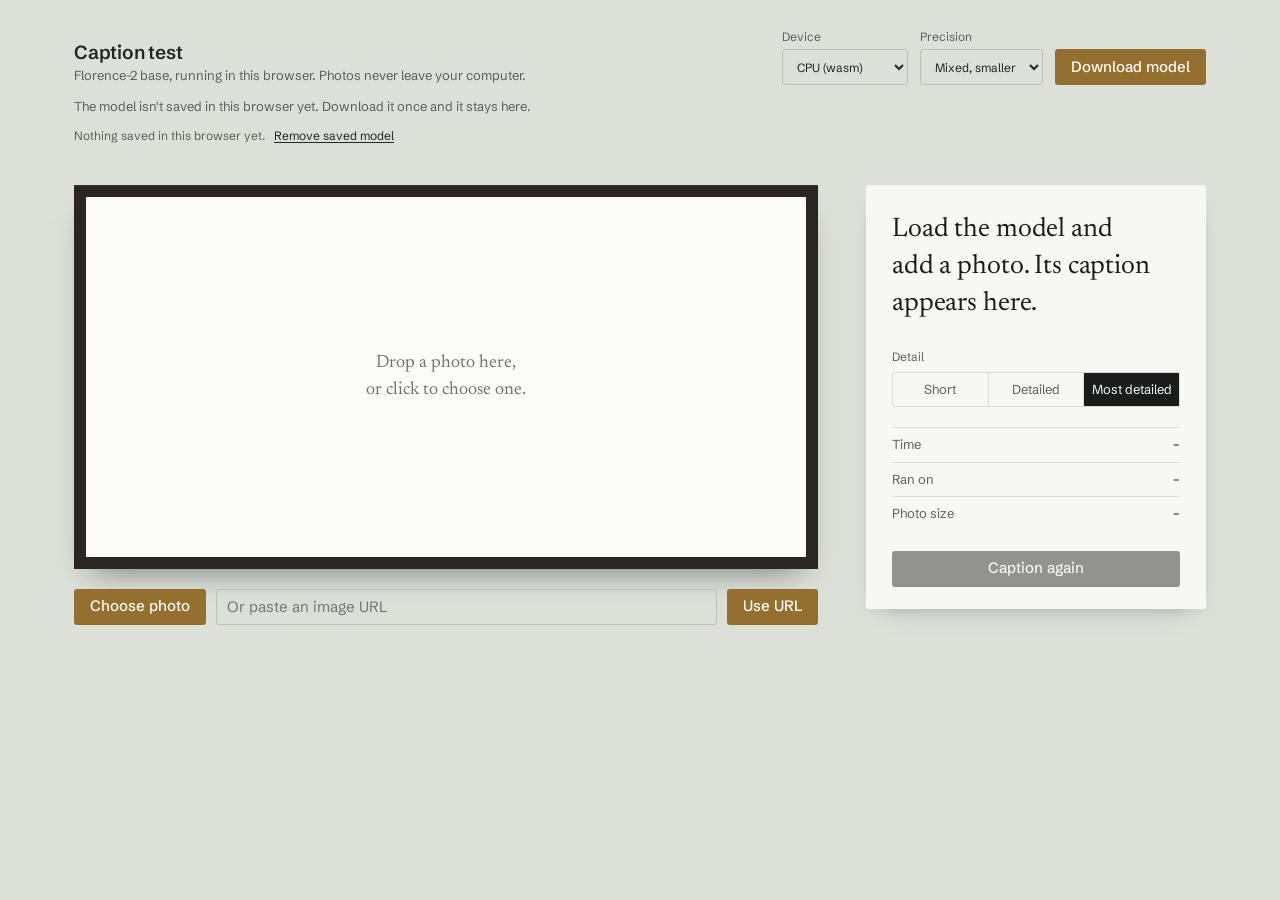
==== index.html @ b4d2cc2d "florence-2 captions, gallery redesign, saved model check css and js split into style.css and app.js;" ====
<!doctype html>
<html lang="en">
<head>
<meta charset="utf-8">
<meta name="viewport" content="width=device-width, initial-scale=1">
<title>Caption Test</title>
<link rel="preconnect" href="https://fonts.googleapis.com">
<link rel="preconnect" href="https://fonts.gstatic.com" crossorigin>
<link rel="stylesheet" href="https://fonts.googleapis.com/css2?family=Newsreader:opsz,wght@6..72,400;6..72,500&family=Schibsted+Grotesk:wght@400;500;600&display=swap">
<link rel="stylesheet" href="style.css?v=4">
</head>
<body>

<header class="bar">
  <div class="brand">
    <h1>Caption test</h1>
    <p>Florence-2 base, running in this browser. Photos never leave your computer.</p>
  </div>

  <form class="engine" id="engine">
    <label>Device
      <select id="device">
        <option value="wasm">CPU (wasm)</option>
        <option value="webgpu">GPU (WebGPU)</option>
      </select>
    </label>
    <label>Precision
      <select id="dtype">
        <option value="mixed">Mixed, smaller</option>
        <option value="fp32">Full (fp32)</option>
      </select>
    </label>
    <button id="load" type="submit">Download model</button>
  </form>

  <div class="status">
    <p id="status">Checking this browser for a saved model…</p>
    <div class="rail" id="rail" hidden><span id="railFill"></span></div>
    <ul class="files" id="files"></ul>
    <p class="storage"><span id="storage"></span> <button class="forget" id="forget" type="button" hidden>Remove saved model</button></p>
  </div>
</header>

<main class="room">
  <section class="wall" aria-label="Photo">
    <figure class="frame" id="drop" tabindex="0" role="button" aria-label="Choose a photo, or drop one here">
      <div class="mat" id="mat">
        <p class="empty">Drop a photo here,<br>or click to choose one.</p>
      </div>
    </figure>

    <div class="source">
      <label class="pick">Choose photo<input type="file" id="file" accept="image/*"></label>
      <form class="url" id="urlForm">
        <input type="url" id="url" placeholder="Or paste an image URL" aria-label="Image URL">
        <button type="submit">Use URL</button>
      </form>
    </div>
  </section>

  <aside class="label" aria-label="Caption">
    <p class="caption" id="caption" aria-live="polite">Load the model and add a photo. Its caption appears here.</p>

    <fieldset class="detail">
      <legend>Detail</legend>
      <label><input type="radio" name="task" value="&lt;CAPTION&gt;"><span>Short</span></label>
      <label><input type="radio" name="task" value="&lt;DETAILED_CAPTION&gt;"><span>Detailed</span></label>
      <label><input type="radio" name="task" value="&lt;MORE_DETAILED_CAPTION&gt;" checked><span>Most detailed</span></label>
    </fieldset>

    <dl class="facts">
      <div><dt>Time</dt><dd id="time">–</dd></div>
      <div><dt>Ran on</dt><dd id="ran">–</dd></div>
      <div><dt>Photo size</dt><dd id="size">–</dd></div>
    </dl>

    <button class="again" id="run" type="button" disabled>Caption again</button>
  </aside>
</main>

<script src="app.js?v=6"></script>
</body>
</html>
---- style.css ----
/* Gallery wall: the photo hangs in a frame, the caption is its wall label. */

:root {
  --wall: #dce0d9;
  --wall-ink: #1f2624;
  --wall-muted: #56605b;
  --wall-line: #b9c0b7;
  --frame: #2b2622;
  --mat: #fbfbf8;
  --paper: #f7f7f3;
  --ink: #1a1c1b;
  --ink-muted: #5d625e;
  --rule: #d9dbd4;
  --brass: #94702f;
  --on-brass: #ffffff;
  --err: #a3321f;
  --ok: #2e6a48;

  --serif: "Newsreader", Georgia, serif;
  --sans: "Schibsted Grotesk", system-ui, sans-serif;
  color-scheme: light;
}

@media (prefers-color-scheme: dark) {
  :root:not([data-theme="light"]) {
    --wall: #1e2b29;
    --wall-ink: #e4e8e2;
    --wall-muted: #9fada8;
    --wall-line: #3a4c49;
    --frame: #0f0d0b;
    --mat: #ecebe5;
    --paper: #eeede7;
    --ink: #1a1c1b;
    --ink-muted: #585d59;
    --rule: #d3d3cb;
    --brass: #d3a961;
    --on-brass: #1e2b29;
    --err: #ff9d8a;
    --ok: #8fd4ac;
    color-scheme: dark;
  }
}
:root[data-theme="dark"] {
  --wall: #1e2b29; --wall-ink: #e4e8e2; --wall-muted: #9fada8; --wall-line: #3a4c49;
  --frame: #0f0d0b; --mat: #ecebe5; --paper: #eeede7; --ink: #1a1c1b; --ink-muted: #585d59;
  --rule: #d3d3cb; --brass: #d3a961; --on-brass: #1e2b29; --err: #ff9d8a; --ok: #8fd4ac;
  color-scheme: dark;
}

* { box-sizing: border-box; }

body {
  margin: 0;
  min-height: 100vh;
  background: var(--wall);
  color: var(--wall-ink);
  font: 400 15px/1.5 var(--sans);
}

button, input, select { font: inherit; color: inherit; }

:focus-visible { outline: 2px solid var(--brass); outline-offset: 3px; }

/* ---------- control bar ---------- */

.bar {
  max-width: 1180px;
  margin: 0 auto;
  padding: 28px 24px 0;
  display: grid;
  grid-template-columns: 1fr auto;
  gap: 12px 32px;
  align-items: end;
}

.brand h1 {
  margin: 0;
  font: 600 19px/1.2 var(--sans);
  letter-spacing: -0.01em;
}
.brand p { margin: 2px 0 0; color: var(--wall-muted); font-size: 13px; }

.engine { display: flex; gap: 12px; align-items: end; flex-wrap: wrap; }
.engine label { display: grid; gap: 3px; font-size: 12px; color: var(--wall-muted); }

select, input[type="url"] {
  height: 36px;
  padding: 0 10px;
  border: 1px solid var(--wall-line);
  border-radius: 3px;
  background: transparent;
  color: var(--wall-ink);
}
select option { color: #1a1c1b; background: #fff; }

button, .pick {
  height: 36px;
  padding: 0 16px;
  border: 0;
  border-radius: 3px;
  background: var(--brass);
  color: var(--on-brass);
  font-weight: 500;
  cursor: pointer;
  display: inline-flex;
  align-items: center;
  white-space: nowrap;
}
button:disabled { opacity: .45; cursor: default; }

.status { grid-column: 1 / -1; min-height: 22px; }
#status { margin: 0; font-size: 13px; color: var(--wall-muted); }
#status.ok { color: var(--ok); }
#status.err { color: var(--err); }

/* the brass picture rail doubles as the download progress bar */
.rail { height: 2px; margin-top: 8px; background: var(--wall-line); }
.rail span { display: block; height: 100%; width: 0; background: var(--brass); transition: width .2s linear; }

.storage { margin: 4px 0 0; font-size: 12px; color: var(--wall-muted); }
.storage:has(#storage:empty) { display: none; }
.forget {
  height: auto; padding: 0; margin-left: 6px;
  background: none; color: var(--wall-ink);
  font-weight: 400; text-decoration: underline; text-underline-offset: 2px;
}

.files {
  list-style: none; margin: 6px 0 0; padding: 0;
  display: flex; flex-wrap: wrap; gap: 2px 18px;
  font-size: 12px; color: var(--wall-muted);
}

/* ---------- room: frame + label ---------- */

.room {
  max-width: 1180px;
  margin: 0 auto;
  padding: 40px 24px 72px;
  display: grid;
  grid-template-columns: minmax(0, 1fr) 340px;
  gap: 48px;
  align-items: start;
}

.wall { display: grid; gap: 20px; justify-items: start; }

.frame {
  margin: 0;
  width: 100%;
  padding: 12px;
  background: var(--frame);
  box-shadow: 0 1px 0 rgba(255,255,255,.06) inset, 0 18px 30px -18px rgba(20, 24, 22, .55);
  cursor: pointer;
}
.mat {
  background: var(--mat);
  padding: clamp(18px, 4vw, 44px);
  min-height: 360px;
  display: grid;
  place-items: center;
  outline: 2px dashed transparent;
  outline-offset: -10px;
  transition: outline-color .15s;
}
.frame.over .mat { outline-color: var(--brass); }
.mat img {
  display: block;
  max-width: 100%;
  max-height: 62vh;
  box-shadow: 0 0 0 1px rgba(0,0,0,.08);
}
.empty {
  margin: 0;
  color: #6f736f;
  font: 400 18px/1.45 var(--serif);
  text-align: center;
}

.source { display: flex; gap: 10px; width: 100%; flex-wrap: wrap; }
.pick input { display: none; }
.url { display: flex; gap: 10px; flex: 1 1 320px; }
.url input { flex: 1; min-width: 0; }

/* the wall label */
.label {
  position: sticky;
  top: 24px;
  background: var(--paper);
  color: var(--ink);
  padding: 26px 26px 22px;
  border-radius: 2px;
  box-shadow: 0 10px 22px -16px rgba(20, 24, 22, .5);
}

.caption {
  margin: 0 0 26px;
  font: 400 clamp(22px, 2.1vw, 27px)/1.38 var(--serif);
  letter-spacing: -0.005em;
  text-wrap: pretty;
}
.caption.waiting { color: var(--ink-muted); }
.caption.error { color: #a3321f; font-size: 18px; }
.caption.fresh { animation: ink-in .5s ease-out; }
@keyframes ink-in { from { opacity: 0; } to { opacity: 1; } }

.detail {
  margin: 0 0 20px;
  padding: 0;
  border: 0;
  display: flex;
  flex-wrap: wrap;
}
.detail legend {
  float: left; width: 100%;
  padding: 0;
  font-size: 12px; color: var(--ink-muted);
  margin-bottom: 6px;
}
.detail label {
  flex: 1;
  position: relative;
  border: 1px solid var(--rule);
  margin-left: -1px;
}
.detail label:first-of-type { margin-left: 0; border-radius: 3px 0 0 3px; }
.detail label:last-of-type { border-radius: 0 3px 3px 0; }
.detail input { position: absolute; opacity: 0; inset: 0; margin: 0; cursor: pointer; }
.detail span {
  display: block;
  padding: 7px 4px;
  text-align: center;
  font-size: 13px;
  color: var(--ink-muted);
}
.detail input:checked + span { background: var(--ink); color: var(--paper); }
.detail input:focus-visible + span { outline: 2px solid var(--brass); outline-offset: -2px; }

.facts { margin: 0 0 20px; font-size: 13px; }
.facts div {
  display: flex; justify-content: space-between; gap: 16px;
  padding: 7px 0;
  border-top: 1px solid var(--rule);
}
.facts dt { color: var(--ink-muted); }
.facts dd { margin: 0; text-align: right; }
.facts #time { font-variant-numeric: tabular-nums; }

.again { width: 100%; justify-content: center; background: var(--ink); color: var(--paper); }

/* ---------- small screens ---------- */

@media (max-width: 860px) {
  .bar { grid-template-columns: 1fr; padding: 20px 16px 0; }
  .room { grid-template-columns: 1fr; gap: 28px; padding: 28px 16px 56px; }
  .label { position: static; }
  .mat { min-height: 240px; }
  .frame { padding: 8px; }
}

@media (prefers-reduced-motion: reduce) {
  * { animation: none !important; transition: none !important; }
}
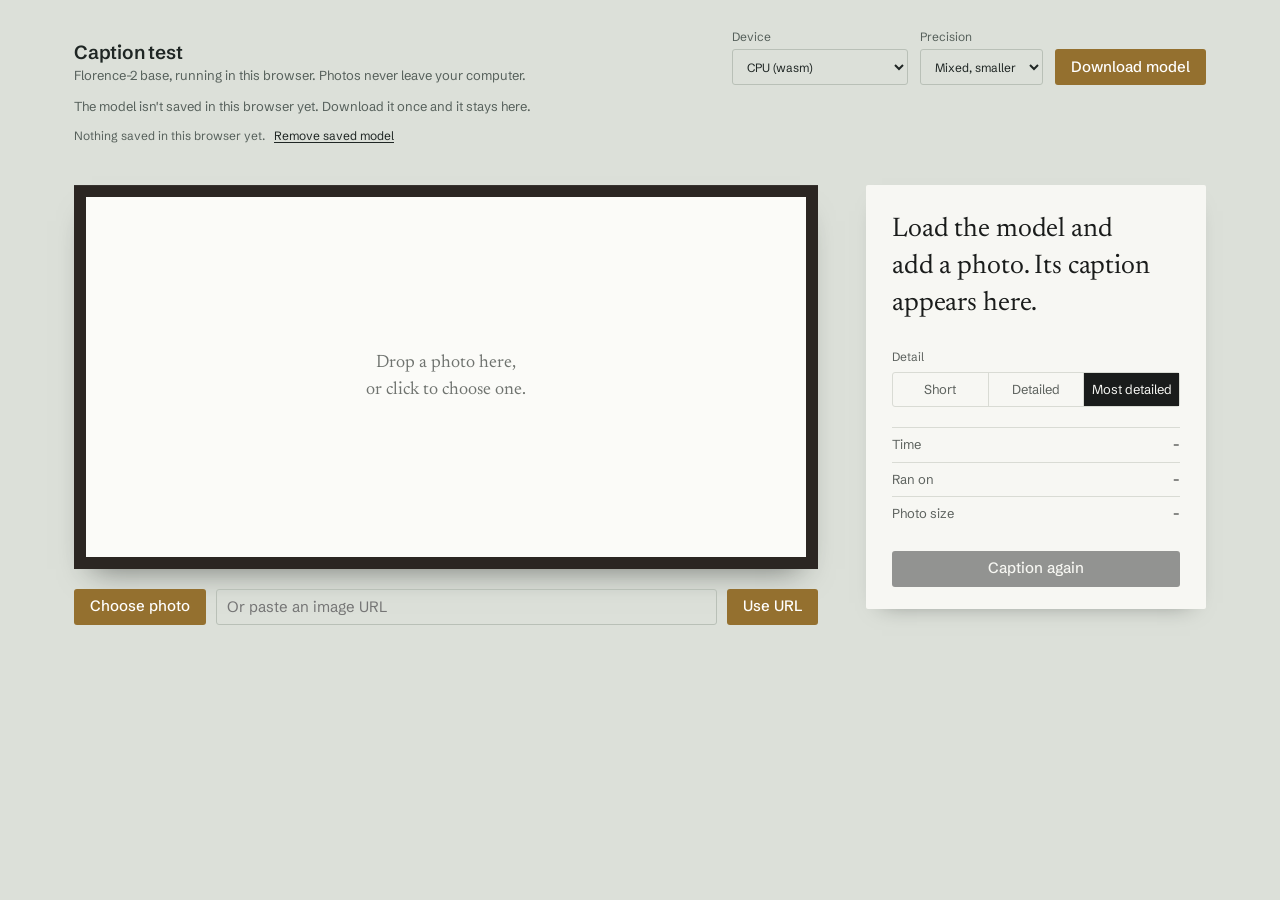
==== commit 74732e05: "webgpu by default with cpu fallback" ====
--- a/index.html
+++ b/index.html
@@ -20,8 +20,8 @@
   <form class="engine" id="engine">
     <label>Device
       <select id="device">
+        <option value="webgpu" selected>GPU (WebGPU)</option>
         <option value="wasm">CPU (wasm)</option>
-        <option value="webgpu">GPU (WebGPU)</option>
       </select>
     </label>
     <label>Precision
@@ -78,6 +78,6 @@
   </aside>
 </main>
 
-<script src="app.js?v=6"></script>
+<script src="app.js?v=7"></script>
 </body>
 </html>
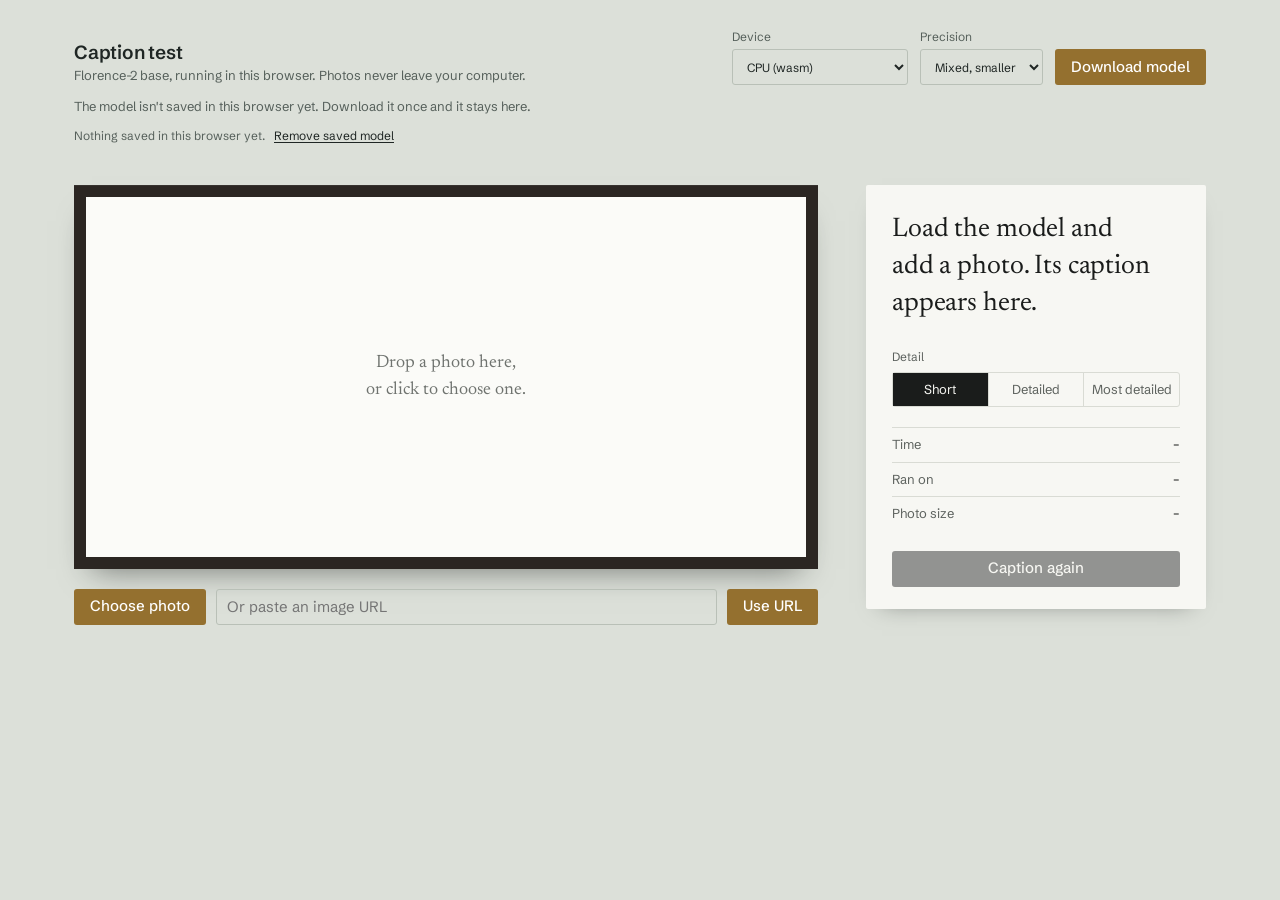
==== commit 8ae08b75: "short caption by default" ====
--- a/index.html
+++ b/index.html
@@ -63,9 +63,9 @@
 
     <fieldset class="detail">
       <legend>Detail</legend>
-      <label><input type="radio" name="task" value="&lt;CAPTION&gt;"><span>Short</span></label>
+      <label><input type="radio" name="task" value="&lt;CAPTION&gt;" checked><span>Short</span></label>
       <label><input type="radio" name="task" value="&lt;DETAILED_CAPTION&gt;"><span>Detailed</span></label>
-      <label><input type="radio" name="task" value="&lt;MORE_DETAILED_CAPTION&gt;" checked><span>Most detailed</span></label>
+      <label><input type="radio" name="task" value="&lt;MORE_DETAILED_CAPTION&gt;"><span>Most detailed</span></label>
     </fieldset>
 
     <dl class="facts">
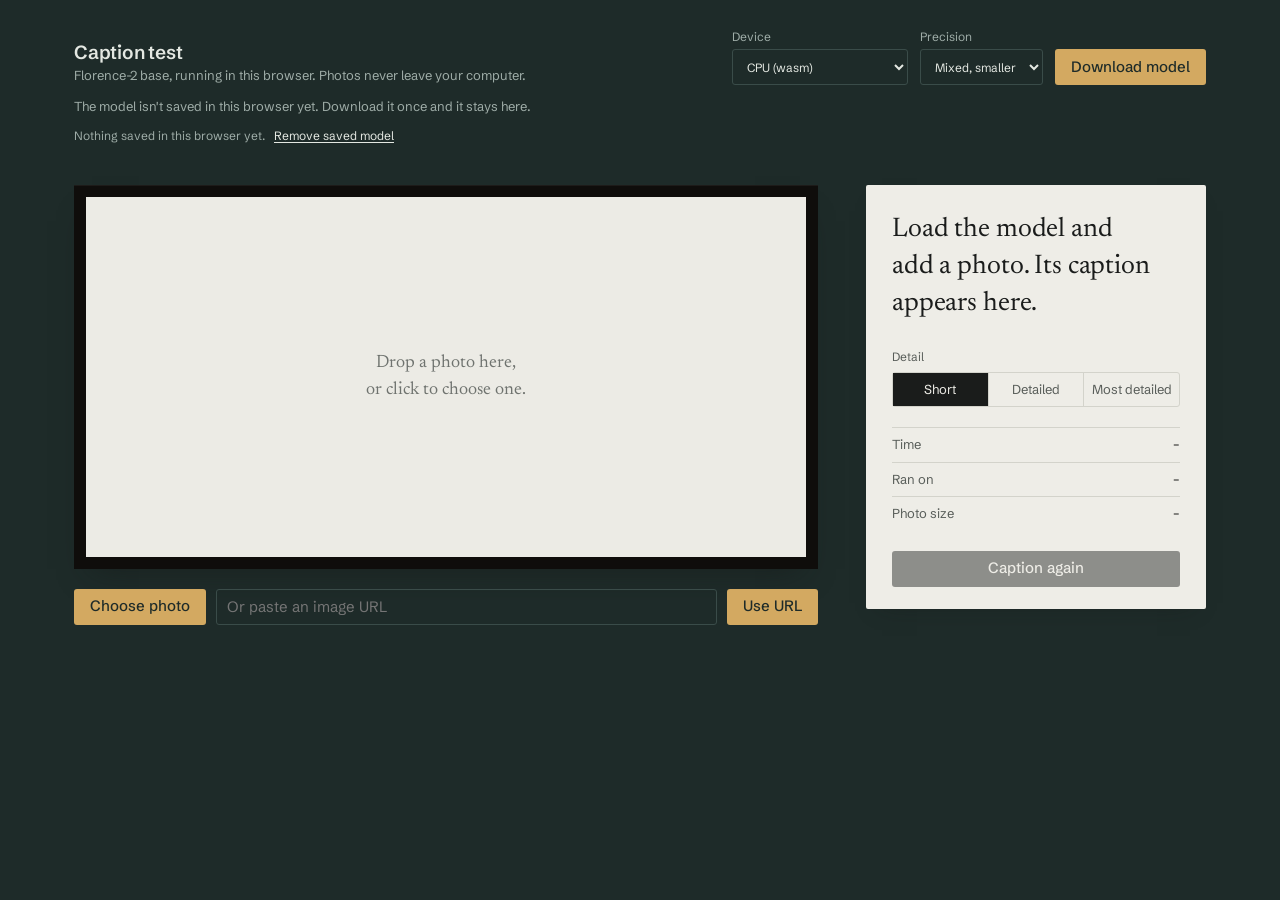
==== commit 0d81de70: "indexeddb model storage on plain http, dark scheme only" ====
--- a/index.html
+++ b/index.html
@@ -7,7 +7,7 @@
 <link rel="preconnect" href="https://fonts.googleapis.com">
 <link rel="preconnect" href="https://fonts.gstatic.com" crossorigin>
 <link rel="stylesheet" href="https://fonts.googleapis.com/css2?family=Newsreader:opsz,wght@6..72,400;6..72,500&family=Schibsted+Grotesk:wght@400;500;600&display=swap">
-<link rel="stylesheet" href="style.css?v=4">
+<link rel="stylesheet" href="style.css?v=5">
 </head>
 <body>
 
@@ -78,6 +78,6 @@
   </aside>
 </main>
 
-<script src="app.js?v=7"></script>
+<script src="app.js?v=8"></script>
 </body>
 </html>
--- a/style.css
+++ b/style.css
@@ -1,49 +1,24 @@
 /* Gallery wall: the photo hangs in a frame, the caption is its wall label. */
 
+/* One scheme only: the deep teal wall, whatever the system's light/dark setting. */
 :root {
-  --wall: #dce0d9;
-  --wall-ink: #1f2624;
-  --wall-muted: #56605b;
-  --wall-line: #b9c0b7;
-  --frame: #2b2622;
-  --mat: #fbfbf8;
-  --paper: #f7f7f3;
+  --wall: #1e2b29;
+  --wall-ink: #e4e8e2;
+  --wall-muted: #9fada8;
+  --wall-line: #3a4c49;
+  --frame: #0f0d0b;
+  --mat: #ecebe5;
+  --paper: #eeede7;
   --ink: #1a1c1b;
-  --ink-muted: #5d625e;
-  --rule: #d9dbd4;
-  --brass: #94702f;
-  --on-brass: #ffffff;
-  --err: #a3321f;
-  --ok: #2e6a48;
+  --ink-muted: #585d59;
+  --rule: #d3d3cb;
+  --brass: #d3a961;
+  --on-brass: #1e2b29;
+  --err: #ff9d8a;
+  --ok: #8fd4ac;
 
   --serif: "Newsreader", Georgia, serif;
   --sans: "Schibsted Grotesk", system-ui, sans-serif;
-  color-scheme: light;
-}
-
-@media (prefers-color-scheme: dark) {
-  :root:not([data-theme="light"]) {
-    --wall: #1e2b29;
-    --wall-ink: #e4e8e2;
-    --wall-muted: #9fada8;
-    --wall-line: #3a4c49;
-    --frame: #0f0d0b;
-    --mat: #ecebe5;
-    --paper: #eeede7;
-    --ink: #1a1c1b;
-    --ink-muted: #585d59;
-    --rule: #d3d3cb;
-    --brass: #d3a961;
-    --on-brass: #1e2b29;
-    --err: #ff9d8a;
-    --ok: #8fd4ac;
-    color-scheme: dark;
-  }
-}
-:root[data-theme="dark"] {
-  --wall: #1e2b29; --wall-ink: #e4e8e2; --wall-muted: #9fada8; --wall-line: #3a4c49;
-  --frame: #0f0d0b; --mat: #ecebe5; --paper: #eeede7; --ink: #1a1c1b; --ink-muted: #585d59;
-  --rule: #d3d3cb; --brass: #d3a961; --on-brass: #1e2b29; --err: #ff9d8a; --ok: #8fd4ac;
   color-scheme: dark;
 }
 
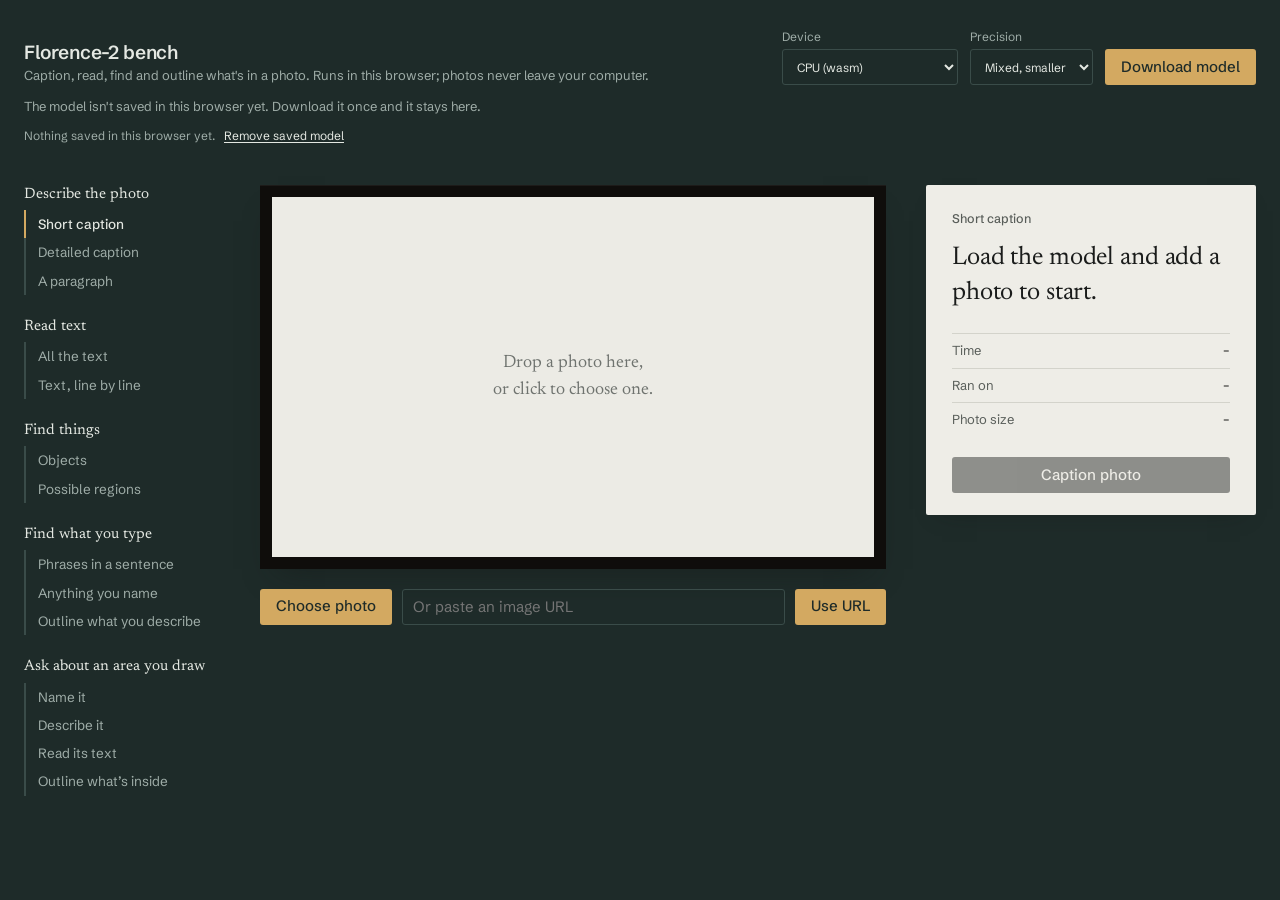
==== commit 79c75b1b: "florence-2 bench with all tasks and photo marks guide rail of 14 tools, brass overlays for boxes and" ====
--- a/index.html
+++ b/index.html
@@ -3,18 +3,18 @@
 <head>
 <meta charset="utf-8">
 <meta name="viewport" content="width=device-width, initial-scale=1">
-<title>Caption Test</title>
+<title>Florence-2 Bench</title>
 <link rel="preconnect" href="https://fonts.googleapis.com">
 <link rel="preconnect" href="https://fonts.gstatic.com" crossorigin>
 <link rel="stylesheet" href="https://fonts.googleapis.com/css2?family=Newsreader:opsz,wght@6..72,400;6..72,500&family=Schibsted+Grotesk:wght@400;500;600&display=swap">
-<link rel="stylesheet" href="style.css?v=5">
+<link rel="stylesheet" href="style.css?v=7">
 </head>
 <body>
 
 <header class="bar">
   <div class="brand">
-    <h1>Caption test</h1>
-    <p>Florence-2 base, running in this browser. Photos never leave your computer.</p>
+    <h1>Florence-2 bench</h1>
+    <p>Caption, read, find and outline what's in a photo. Runs in this browser; photos never leave your computer.</p>
   </div>
 
   <form class="engine" id="engine">
@@ -42,10 +42,17 @@
 </header>
 
 <main class="room">
+  <nav class="guide" id="guide" aria-label="What to do with the photo"></nav>
+
   <section class="wall" aria-label="Photo">
-    <figure class="frame" id="drop" tabindex="0" role="button" aria-label="Choose a photo, or drop one here">
+    <figure class="frame" id="drop" tabindex="0" aria-label="Photo. Choose one, or drop one here">
       <div class="mat" id="mat">
-        <p class="empty">Drop a photo here,<br>or click to choose one.</p>
+        <p class="empty" id="empty">Drop a photo here,<br>or click to choose one.</p>
+        <div class="stage" id="stage" hidden>
+          <img id="photo" alt="Photo being studied">
+          <svg class="marks" id="marks" preserveAspectRatio="none" aria-hidden="true"></svg>
+          <div class="tags" id="tags" aria-hidden="true"></div>
+        </div>
       </div>
     </figure>
 
@@ -58,15 +65,17 @@
     </div>
   </section>
 
-  <aside class="label" aria-label="Caption">
-    <p class="caption" id="caption" aria-live="polite">Load the model and add a photo. Its caption appears here.</p>
+  <aside class="label" aria-label="Result">
+    <h2 class="tool-name" id="toolName">Short caption</h2>
 
-    <fieldset class="detail">
-      <legend>Detail</legend>
-      <label><input type="radio" name="task" value="&lt;CAPTION&gt;" checked><span>Short</span></label>
-      <label><input type="radio" name="task" value="&lt;DETAILED_CAPTION&gt;"><span>Detailed</span></label>
-      <label><input type="radio" name="task" value="&lt;MORE_DETAILED_CAPTION&gt;"><span>Most detailed</span></label>
-    </fieldset>
+    <form class="ask" id="ask" hidden>
+      <label for="askInput" id="askLabel">What to find</label>
+      <input type="text" id="askInput" autocomplete="off">
+    </form>
+    <p class="hint" id="hint" hidden>Drag on the photo to mark an area.</p>
+
+    <p class="caption" id="caption" aria-live="polite">Load the model and add a photo to start.</p>
+    <ul class="finds" id="finds" hidden></ul>
 
     <dl class="facts">
       <div><dt>Time</dt><dd id="time">–</dd></div>
@@ -74,10 +83,10 @@
       <div><dt>Photo size</dt><dd id="size">–</dd></div>
     </dl>
 
-    <button class="again" id="run" type="button" disabled>Caption again</button>
+    <button class="again" id="run" type="button" disabled>Caption photo</button>
   </aside>
 </main>
 
-<script src="app.js?v=8"></script>
+<script src="app.js?v=10"></script>
 </body>
 </html>
--- a/style.css
+++ b/style.css
@@ -39,7 +39,7 @@
 /* ---------- control bar ---------- */
 
 .bar {
-  max-width: 1180px;
+  max-width: 1320px;
   margin: 0 auto;
   padding: 28px 24px 0;
   display: grid;
@@ -106,17 +106,37 @@
   font-size: 12px; color: var(--wall-muted);
 }
 
-/* ---------- room: frame + label ---------- */
+/* ---------- room: guide rail + frame + label ---------- */
 
 .room {
-  max-width: 1180px;
+  max-width: 1320px;
   margin: 0 auto;
   padding: 40px 24px 72px;
   display: grid;
-  grid-template-columns: minmax(0, 1fr) 340px;
-  gap: 48px;
+  grid-template-columns: 196px minmax(0, 1fr) 330px;
+  gap: 40px;
   align-items: start;
 }
+
+/* the gallery guide: tools grouped by what you give the model */
+.guide { position: sticky; top: 24px; display: grid; gap: 22px; }
+.guide h2 {
+  margin: 0 0 6px;
+  font: 400 15px/1.3 var(--serif);
+  color: var(--wall-ink);
+}
+.tool { display: block; position: relative; cursor: pointer; }
+.tool input { position: absolute; opacity: 0; inset: 0; margin: 0; cursor: pointer; }
+.tool span {
+  display: block;
+  padding: 4px 0 4px 12px;
+  border-left: 2px solid var(--wall-line);
+  font-size: 13.5px;
+  color: var(--wall-muted);
+}
+.tool:hover span { color: var(--wall-ink); }
+.tool input:checked + span { border-left-color: var(--brass); color: var(--wall-ink); font-weight: 500; }
+.tool input:focus-visible + span { outline: 2px solid var(--brass); outline-offset: 2px; }
 
 .wall { display: grid; gap: 20px; justify-items: start; }
 
@@ -139,12 +159,48 @@
   transition: outline-color .15s;
 }
 .frame.over .mat { outline-color: var(--brass); }
-.mat img {
+.frame.has-photo { cursor: default; }
+.frame.drawing .stage { cursor: crosshair; touch-action: none; }
+
+/* photo + the marks drawn on it */
+.stage { position: relative; line-height: 0; user-select: none; }
+.stage[hidden] { display: none; }
+.stage img {
   display: block;
   max-width: 100%;
-  max-height: 62vh;
+  max-height: 64vh;
   box-shadow: 0 0 0 1px rgba(0,0,0,.08);
-}
+  -webkit-user-drag: none;
+}
+.marks, .tags { position: absolute; inset: 0; width: 100%; height: 100%; pointer-events: none; }
+.marks * { vector-effect: non-scaling-stroke; }
+/* each mark is a dark under-stroke plus a brass line, so it reads on light and dark photos */
+.mark .under { fill: none; stroke: rgba(15, 13, 11, .75); stroke-width: 3.5; }
+.mark .top { fill: rgba(211, 169, 97, .10); stroke: var(--brass); stroke-width: 1.6; }
+.mark.poly .top { fill: rgba(211, 169, 97, .32); }
+.mark.area .top { fill: rgba(211, 169, 97, .08); stroke-dasharray: 6 4; }
+.marks.focus .mark:not(.area) { opacity: .2; }
+.marks.focus .mark.on { opacity: 1; }
+.mark.on .top { stroke-width: 2.6; fill: rgba(211, 169, 97, .28); }
+.mark { transition: opacity .15s; }
+
+.tag {
+  position: absolute;
+  transform: translateY(-100%);
+  max-width: 45%;
+  padding: 2px 6px 3px;
+  background: var(--paper);
+  color: var(--ink);
+  font: 500 11.5px/1.25 var(--sans);
+  white-space: nowrap;
+  overflow: hidden;
+  text-overflow: ellipsis;
+  box-shadow: 0 1px 3px rgba(15, 13, 11, .4);
+  transition: opacity .15s;
+}
+.tag.inside { transform: none; }
+.tags.focus .tag { opacity: .15; }
+.tags.focus .tag.on { opacity: 1; background: var(--brass); color: var(--on-brass); }
 .empty {
   margin: 0;
   color: #6f736f;
@@ -168,48 +224,58 @@
   box-shadow: 0 10px 22px -16px rgba(20, 24, 22, .5);
 }
 
+.tool-name { margin: 0 0 14px; font: 500 12.5px/1.3 var(--sans); color: var(--ink-muted); }
+
+.ask { display: grid; gap: 4px; margin: 0 0 18px; }
+.ask[hidden] { display: none; }
+.ask label { font-size: 12px; color: var(--ink-muted); }
+.ask input {
+  height: 38px;
+  padding: 0 10px;
+  border: 1px solid var(--rule);
+  border-radius: 3px;
+  background: #fff;
+  color: var(--ink);
+}
+.ask input:focus-visible { outline-offset: 1px; }
+.hint { margin: 0 0 18px; font-size: 13px; color: var(--ink-muted); }
+.hint[hidden] { display: none; }
+
 .caption {
-  margin: 0 0 26px;
-  font: 400 clamp(22px, 2.1vw, 27px)/1.38 var(--serif);
+  margin: 0 0 22px;
+  font: 400 clamp(22px, 2vw, 26px)/1.38 var(--serif);
   letter-spacing: -0.005em;
   text-wrap: pretty;
-}
+  overflow-wrap: anywhere;
+}
+.caption.long { font-size: 18px; line-height: 1.5; white-space: pre-line; max-height: 46vh; overflow: auto; }
 .caption.waiting { color: var(--ink-muted); }
-.caption.error { color: #a3321f; font-size: 18px; }
+.caption.error { color: #a3321f; font-size: 17px; }
 .caption.fresh { animation: ink-in .5s ease-out; }
 @keyframes ink-in { from { opacity: 0; } to { opacity: 1; } }
 
-.detail {
-  margin: 0 0 20px;
+/* what was found; pointing at one lights its mark on the photo */
+.finds {
+  list-style: none;
+  margin: -8px 0 20px;
   padding: 0;
-  border: 0;
+  max-height: 32vh;
+  overflow: hidden auto;
+  font-size: 13.5px;
+}
+.finds[hidden] { display: none; }
+.finds li {
   display: flex;
-  flex-wrap: wrap;
-}
-.detail legend {
-  float: left; width: 100%;
-  padding: 0;
-  font-size: 12px; color: var(--ink-muted);
-  margin-bottom: 6px;
-}
-.detail label {
-  flex: 1;
-  position: relative;
-  border: 1px solid var(--rule);
-  margin-left: -1px;
-}
-.detail label:first-of-type { margin-left: 0; border-radius: 3px 0 0 3px; }
-.detail label:last-of-type { border-radius: 0 3px 3px 0; }
-.detail input { position: absolute; opacity: 0; inset: 0; margin: 0; cursor: pointer; }
-.detail span {
-  display: block;
-  padding: 7px 4px;
-  text-align: center;
-  font-size: 13px;
-  color: var(--ink-muted);
-}
-.detail input:checked + span { background: var(--ink); color: var(--paper); }
-.detail input:focus-visible + span { outline: 2px solid var(--brass); outline-offset: -2px; }
+  justify-content: space-between;
+  gap: 12px;
+  padding: 5px 8px;
+  border-radius: 2px;
+  cursor: default;
+  overflow-wrap: anywhere;
+}
+.finds .count { color: var(--ink-muted); font-variant-numeric: tabular-nums; }
+.finds li:hover, .finds li:focus-visible, .finds li.on { background: rgba(211, 169, 97, .22); outline: none; }
+.finds .none { color: var(--ink-muted); font-style: normal; }
 
 .facts { margin: 0 0 20px; font-size: 13px; }
 .facts div {
@@ -224,6 +290,16 @@
 .again { width: 100%; justify-content: center; background: var(--ink); color: var(--paper); }
 
 /* ---------- small screens ---------- */
+
+@media (max-width: 1100px) {
+  .room { grid-template-columns: minmax(0, 1fr) 320px; }
+  .guide {
+    grid-column: 1 / -1;
+    position: static;
+    grid-template-columns: repeat(auto-fit, minmax(170px, 1fr));
+    gap: 18px 24px;
+  }
+}
 
 @media (max-width: 860px) {
   .bar { grid-template-columns: 1fr; padding: 20px 16px 0; }
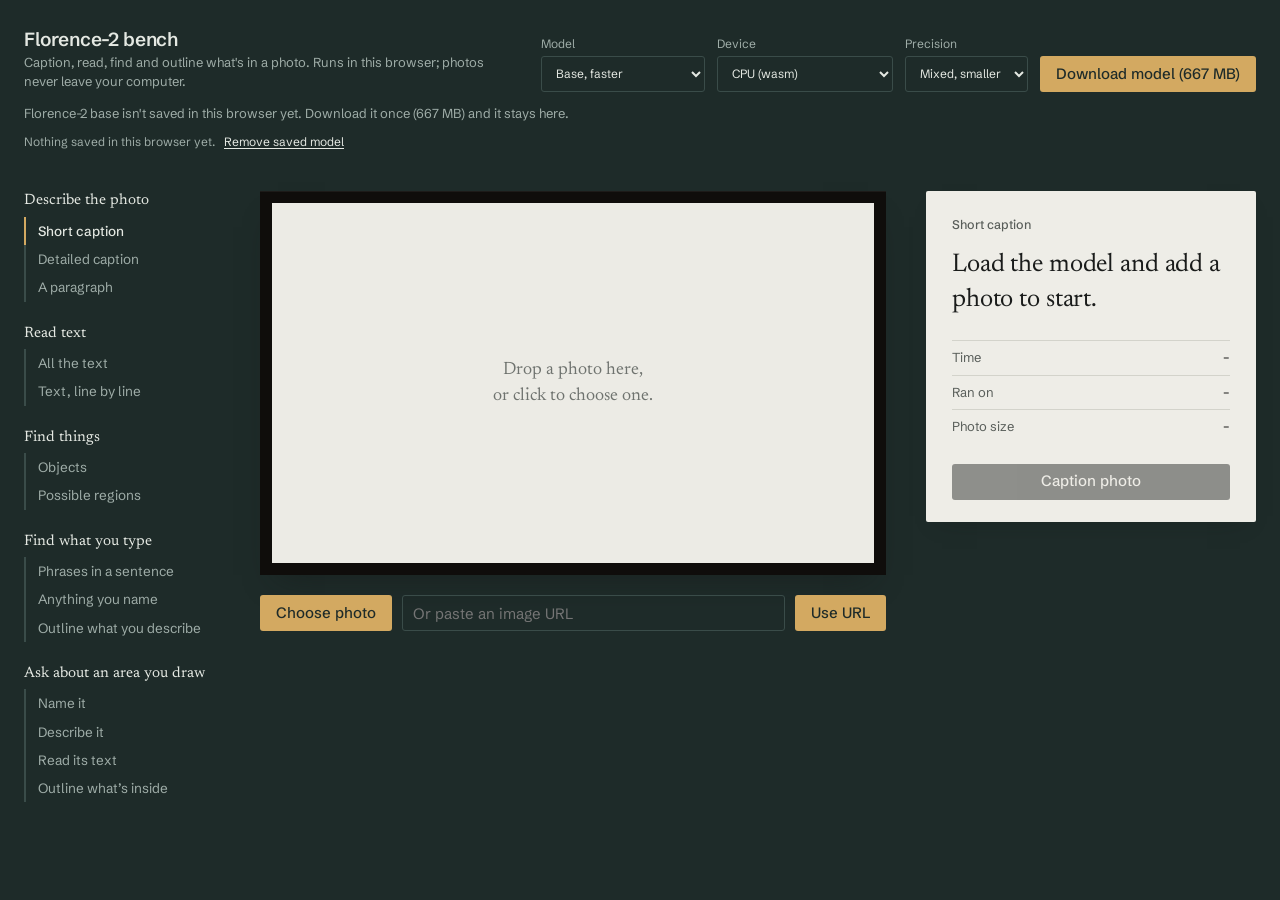
==== commit 55d7d280: "base and large model switch" ====
--- a/index.html
+++ b/index.html
@@ -18,6 +18,12 @@
   </div>
 
   <form class="engine" id="engine">
+    <label>Model
+      <select id="model">
+        <option value="base" selected>Base, faster</option>
+        <option value="large">Large, more accurate</option>
+      </select>
+    </label>
     <label>Device
       <select id="device">
         <option value="webgpu" selected>GPU (WebGPU)</option>
@@ -87,6 +93,6 @@
   </aside>
 </main>
 
-<script src="app.js?v=10"></script>
+<script src="app.js?v=11"></script>
 </body>
 </html>
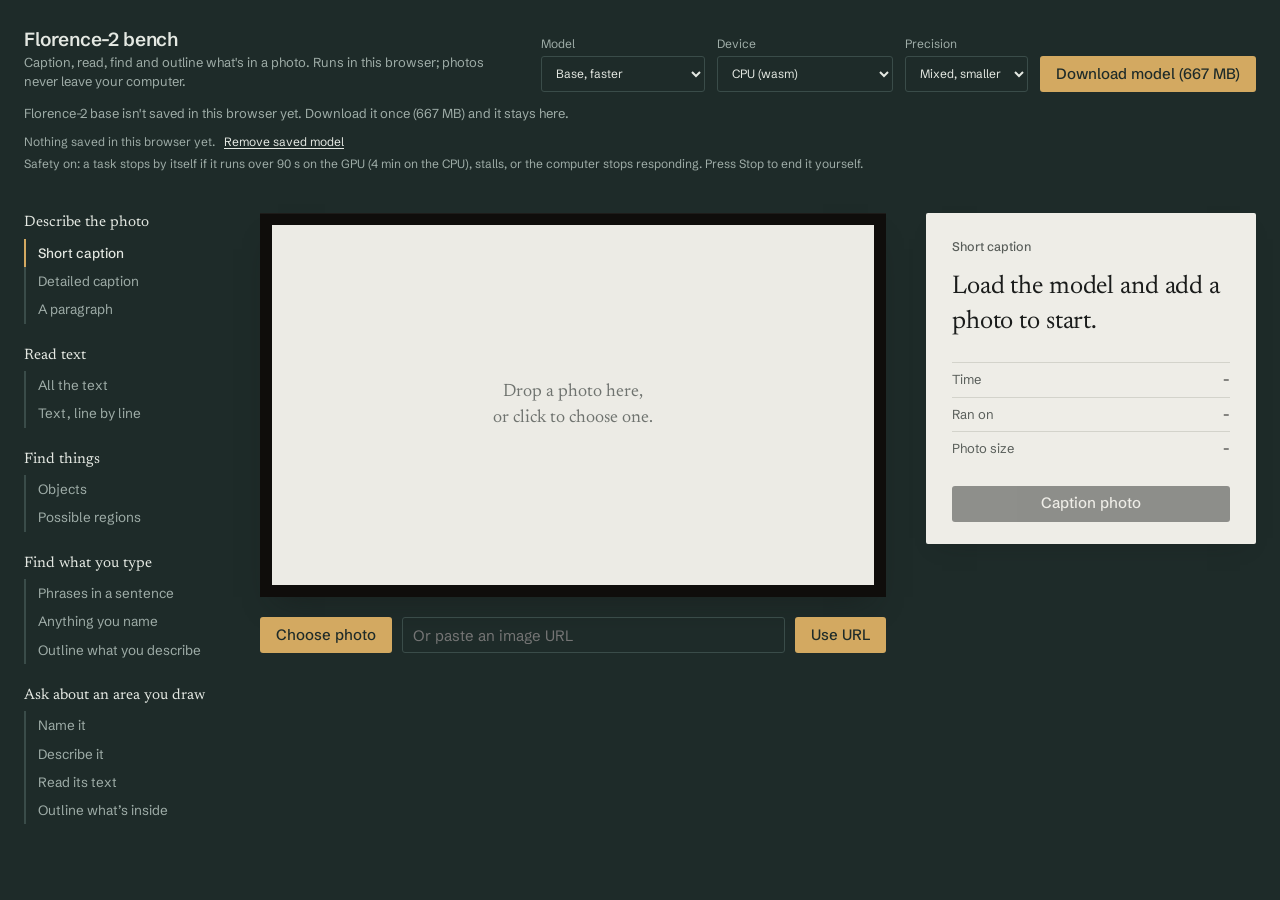
==== commit 8d284b12: "safety watchdog: models run in a stoppable worker time limits, stall and freeze detection, crash han" ====
--- a/index.html
+++ b/index.html
@@ -7,7 +7,7 @@
 <link rel="preconnect" href="https://fonts.googleapis.com">
 <link rel="preconnect" href="https://fonts.gstatic.com" crossorigin>
 <link rel="stylesheet" href="https://fonts.googleapis.com/css2?family=Newsreader:opsz,wght@6..72,400;6..72,500&family=Schibsted+Grotesk:wght@400;500;600&display=swap">
-<link rel="stylesheet" href="style.css?v=7">
+<link rel="stylesheet" href="style.css?v=8">
 </head>
 <body>
 
@@ -44,6 +44,7 @@
     <div class="rail" id="rail" hidden><span id="railFill"></span></div>
     <ul class="files" id="files"></ul>
     <p class="storage"><span id="storage"></span> <button class="forget" id="forget" type="button" hidden>Remove saved model</button></p>
+    <p class="guard" id="guard"></p>
   </div>
 </header>
 
@@ -93,6 +94,7 @@
   </aside>
 </main>
 
-<script src="app.js?v=11"></script>
+<script src="storage.js?v=1"></script>
+<script src="app.js?v=14"></script>
 </body>
 </html>
--- a/style.css
+++ b/style.css
@@ -94,6 +94,8 @@
 
 .storage { margin: 4px 0 0; font-size: 12px; color: var(--wall-muted); }
 .storage:has(#storage:empty) { display: none; }
+.guard { margin: 4px 0 0; font-size: 12px; color: var(--wall-muted); }
+.guard:empty { display: none; }
 .forget {
   height: auto; padding: 0; margin-left: 6px;
   background: none; color: var(--wall-ink);
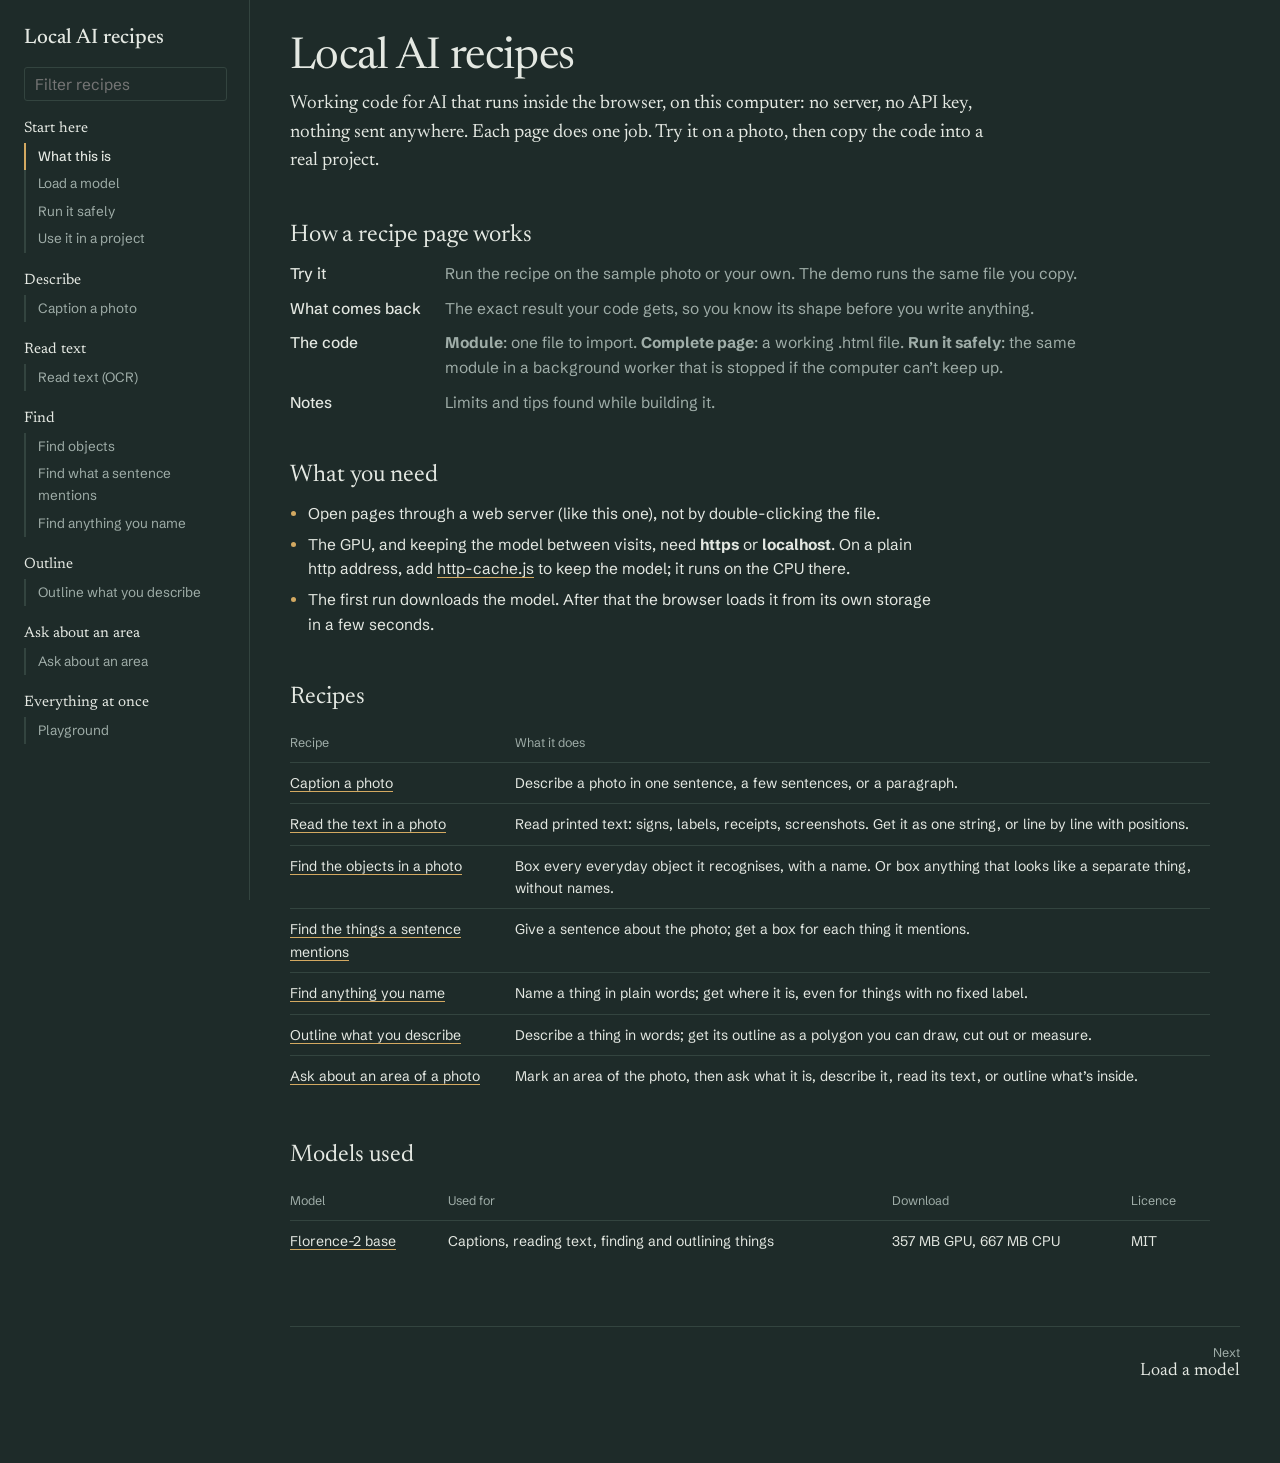
==== commit 009ee44c: "local ai recipe book: one page per feature with demo and copyable code menu, start-here guides, flor" ====
--- a/index.html
+++ b/index.html
@@ -3,98 +3,14 @@
 <head>
 <meta charset="utf-8">
 <meta name="viewport" content="width=device-width, initial-scale=1">
-<title>Florence-2 Bench</title>
+<title>Local AI recipes</title>
 <link rel="preconnect" href="https://fonts.googleapis.com">
 <link rel="preconnect" href="https://fonts.gstatic.com" crossorigin>
-<link rel="stylesheet" href="https://fonts.googleapis.com/css2?family=Newsreader:opsz,wght@6..72,400;6..72,500&family=Schibsted+Grotesk:wght@400;500;600&display=swap">
-<link rel="stylesheet" href="style.css?v=8">
+<link rel="stylesheet" href="https://fonts.googleapis.com/css2?family=IBM+Plex+Mono:wght@400;500&family=Newsreader:opsz,wght@6..72,400;6..72,500&family=Schibsted+Grotesk:wght@400;500;600&display=swap">
+<link rel="stylesheet" href="kit/site.css?v=1">
 </head>
-<body>
-
-<header class="bar">
-  <div class="brand">
-    <h1>Florence-2 bench</h1>
-    <p>Caption, read, find and outline what's in a photo. Runs in this browser; photos never leave your computer.</p>
-  </div>
-
-  <form class="engine" id="engine">
-    <label>Model
-      <select id="model">
-        <option value="base" selected>Base, faster</option>
-        <option value="large">Large, more accurate</option>
-      </select>
-    </label>
-    <label>Device
-      <select id="device">
-        <option value="webgpu" selected>GPU (WebGPU)</option>
-        <option value="wasm">CPU (wasm)</option>
-      </select>
-    </label>
-    <label>Precision
-      <select id="dtype">
-        <option value="mixed">Mixed, smaller</option>
-        <option value="fp32">Full (fp32)</option>
-      </select>
-    </label>
-    <button id="load" type="submit">Download model</button>
-  </form>
-
-  <div class="status">
-    <p id="status">Checking this browser for a saved model…</p>
-    <div class="rail" id="rail" hidden><span id="railFill"></span></div>
-    <ul class="files" id="files"></ul>
-    <p class="storage"><span id="storage"></span> <button class="forget" id="forget" type="button" hidden>Remove saved model</button></p>
-    <p class="guard" id="guard"></p>
-  </div>
-</header>
-
-<main class="room">
-  <nav class="guide" id="guide" aria-label="What to do with the photo"></nav>
-
-  <section class="wall" aria-label="Photo">
-    <figure class="frame" id="drop" tabindex="0" aria-label="Photo. Choose one, or drop one here">
-      <div class="mat" id="mat">
-        <p class="empty" id="empty">Drop a photo here,<br>or click to choose one.</p>
-        <div class="stage" id="stage" hidden>
-          <img id="photo" alt="Photo being studied">
-          <svg class="marks" id="marks" preserveAspectRatio="none" aria-hidden="true"></svg>
-          <div class="tags" id="tags" aria-hidden="true"></div>
-        </div>
-      </div>
-    </figure>
-
-    <div class="source">
-      <label class="pick">Choose photo<input type="file" id="file" accept="image/*"></label>
-      <form class="url" id="urlForm">
-        <input type="url" id="url" placeholder="Or paste an image URL" aria-label="Image URL">
-        <button type="submit">Use URL</button>
-      </form>
-    </div>
-  </section>
-
-  <aside class="label" aria-label="Result">
-    <h2 class="tool-name" id="toolName">Short caption</h2>
-
-    <form class="ask" id="ask" hidden>
-      <label for="askInput" id="askLabel">What to find</label>
-      <input type="text" id="askInput" autocomplete="off">
-    </form>
-    <p class="hint" id="hint" hidden>Drag on the photo to mark an area.</p>
-
-    <p class="caption" id="caption" aria-live="polite">Load the model and add a photo to start.</p>
-    <ul class="finds" id="finds" hidden></ul>
-
-    <dl class="facts">
-      <div><dt>Time</dt><dd id="time">–</dd></div>
-      <div><dt>Ran on</dt><dd id="ran">–</dd></div>
-      <div><dt>Photo size</dt><dd id="size">–</dd></div>
-    </dl>
-
-    <button class="again" id="run" type="button" disabled>Caption photo</button>
-  </aside>
-</main>
-
-<script src="storage.js?v=1"></script>
-<script src="app.js?v=14"></script>
+<body data-page="index">
+<noscript><p style="padding:24px">This recipe book needs JavaScript, and must be opened through a web server.</p></noscript>
+<script type="module" src="kit/page.js?v=3"></script>
 </body>
 </html>
--- a/kit/site.css
+++ b/kit/site.css
@@ -0,0 +1,228 @@
+/* Local AI recipes: recipe cards on the gallery wall.
+   The wall, frame and paper come from the studio; the code is printed on the paper. */
+
+:root {
+  --wall: #1e2b29;
+  --wall-2: #22312e;
+  --wall-ink: #e4e8e2;
+  --wall-muted: #9fada8;
+  --wall-line: #33443f;
+  --frame: #0f0d0b;
+  --mat: #ecebe5;
+  --paper: #eeede7;
+  --ink: #1a1c1b;
+  --ink-muted: #585d59;
+  --rule: #d3d3cb;
+  --brass: #d3a961;
+  --brass-ink: #8a6a2f;
+  --on-brass: #1e2b29;
+  --err: #ff9d8a;
+  --ok: #8fd4ac;
+
+  --serif: "Newsreader", Georgia, serif;
+  --sans: "Schibsted Grotesk", system-ui, sans-serif;
+  --mono: "IBM Plex Mono", ui-monospace, Consolas, monospace;
+  color-scheme: dark;
+}
+
+* { box-sizing: border-box; }
+[hidden] { display: none !important; }
+html { scroll-padding-top: 16px; }
+body { margin: 0; background: var(--wall); color: var(--wall-ink); font: 400 15.5px/1.6 var(--sans); }
+a { color: var(--wall-ink); text-decoration-color: var(--brass); text-underline-offset: 3px; }
+a:hover { color: #fff; }
+code { font: 400 0.88em/1.4 var(--mono); }
+:focus-visible { outline: 2px solid var(--brass); outline-offset: 3px; }
+button, input, select { font: inherit; color: inherit; }
+
+/* ---------- shell ---------- */
+.shell {
+  display: grid;
+  grid-template-columns: 250px minmax(0, 1fr);
+  max-width: 1360px;
+  margin: 0 auto;
+}
+
+.menu {
+  position: sticky; top: 0;
+  height: 100vh; overflow-y: auto;
+  padding: 26px 22px 40px 24px;
+  border-right: 1px solid var(--wall-line);
+}
+.menu-home { display: block; margin-bottom: 16px; font: 500 21px/1.2 var(--serif); text-decoration: none; }
+.menu-filter {
+  width: 100%; height: 34px; padding: 0 10px; margin-bottom: 18px;
+  background: transparent; border: 1px solid var(--wall-line); border-radius: 3px; color: var(--wall-ink);
+}
+.menu-group { margin-bottom: 18px; }
+.menu-group h2 { margin: 0 0 4px; font: 400 15px/1.3 var(--serif); color: var(--wall-ink); }
+.menu ul { list-style: none; margin: 0; padding: 0; }
+.menu li a {
+  display: block; padding: 3px 0 3px 12px;
+  border-left: 2px solid var(--wall-line);
+  font-size: 13.5px; color: var(--wall-muted); text-decoration: none;
+}
+.menu li a:hover { color: var(--wall-ink); }
+.menu li a[aria-current="page"] { border-left-color: var(--brass); color: var(--wall-ink); font-weight: 500; }
+.menu-toggle { display: none; }
+
+.doc { padding: 34px 40px 80px; min-width: 0; }
+.doc > section, .doc-head { max-width: 1000px; }
+.doc h1 { margin: 0 0 8px; font: 400 clamp(32px, 4vw, 44px)/1.1 var(--serif); letter-spacing: -0.015em; }
+.doc h2 { margin: 44px 0 12px; font: 400 24px/1.25 var(--serif); }
+.doc p { max-width: 70ch; }
+.lead { font: 400 19px/1.5 var(--serif); color: var(--wall-ink); max-width: 62ch; margin: 0 0 18px; }
+
+.meta { display: flex; flex-wrap: wrap; gap: 6px 28px; margin: 0; font-size: 13.5px; }
+.meta div { display: flex; gap: 8px; }
+.meta dt { color: var(--wall-muted); }
+.meta dd { margin: 0; }
+
+.terms { display: grid; grid-template-columns: max-content minmax(0, 1fr); gap: 10px 24px; margin: 0; max-width: 820px; }
+.terms dt { font-weight: 500; }
+.terms dd { margin: 0; color: var(--wall-muted); }
+.notes { margin: 0; padding-left: 18px; max-width: 72ch; color: var(--wall-ink); }
+.notes li { margin-bottom: 6px; }
+.notes li::marker { color: var(--brass); }
+
+.table { border-collapse: collapse; width: 100%; max-width: 920px; font-size: 14px; }
+.table th, .table td { text-align: left; vertical-align: top; padding: 9px 16px 9px 0; border-top: 1px solid var(--wall-line); }
+.table thead th { border-top: 0; font-weight: 400; color: var(--wall-muted); font-size: 12.5px; }
+.facts-table th { width: 160px; font-weight: 500; }
+
+.actions { display: flex; flex-wrap: wrap; gap: 10px; align-items: center; margin: 14px 0; }
+
+/* buttons */
+.run, .quiet, .ink, .ink-quiet {
+  height: 36px; padding: 0 15px; border-radius: 3px; border: 1px solid transparent;
+  font-weight: 500; cursor: pointer; white-space: nowrap;
+}
+.run { background: var(--brass); color: var(--on-brass); }
+.quiet { background: transparent; color: var(--wall-ink); border-color: var(--wall-line); }
+.quiet:hover { border-color: var(--wall-muted); }
+select { height: 36px; padding: 0 8px; background: var(--wall); border: 1px solid var(--wall-line); border-radius: 3px; }
+
+/* ---------- the demo bench: frame + paper label ---------- */
+.bench { display: grid; grid-template-columns: minmax(0, 1fr) 320px; gap: 28px; align-items: start; }
+.wall { display: grid; gap: 14px; }
+.frame { margin: 0; padding: 10px; background: var(--frame); box-shadow: 0 16px 28px -18px rgba(10, 14, 12, .7); }
+.mat { background: var(--mat); padding: clamp(14px, 3vw, 34px); display: grid; place-items: center; min-height: 260px; }
+.stage { position: relative; line-height: 0; user-select: none; }
+.stage img { display: block; max-width: 100%; max-height: 58vh; -webkit-user-drag: none; }
+.frame.drawing .stage { cursor: crosshair; touch-action: none; }
+.marks, .tags { position: absolute; inset: 0; width: 100%; height: 100%; pointer-events: none; }
+.marks * { vector-effect: non-scaling-stroke; }
+.mark .under { fill: none; stroke: rgba(15, 13, 11, .75); stroke-width: 3.5; }
+.mark .top { fill: rgba(211, 169, 97, .1); stroke: var(--brass); stroke-width: 1.6; }
+.mark.poly .top { fill: rgba(211, 169, 97, .32); }
+.mark.area .top { fill: rgba(211, 169, 97, .08); stroke-dasharray: 6 4; }
+.marks.focus .mark:not(.area) { opacity: .2; }
+.marks.focus .mark.on { opacity: 1; }
+.mark.on .top { stroke-width: 2.6; fill: rgba(211, 169, 97, .28); }
+.tag {
+  position: absolute; transform: translateY(-100%); max-width: 45%;
+  padding: 2px 6px 3px; background: var(--paper); color: var(--ink);
+  font: 500 11.5px/1.25 var(--sans); white-space: nowrap; overflow: hidden; text-overflow: ellipsis;
+  box-shadow: 0 1px 3px rgba(15, 13, 11, .4);
+}
+.tag.inside { transform: none; }
+.tags.focus .tag { opacity: .15; }
+.tags.focus .tag.on { opacity: 1; background: var(--brass); color: var(--on-brass); }
+
+.source { display: flex; flex-wrap: wrap; gap: 8px; }
+.url { display: flex; gap: 8px; flex: 1 1 260px; }
+.url input { flex: 1; min-width: 0; height: 36px; padding: 0 10px; background: transparent; border: 1px solid var(--wall-line); border-radius: 3px; }
+
+.label {
+  position: sticky; top: 20px;
+  background: var(--paper); color: var(--ink);
+  padding: 20px 20px 16px; border-radius: 2px;
+  box-shadow: 0 10px 22px -16px rgba(10, 14, 12, .6);
+  font-size: 14px;
+}
+.label a { color: var(--ink); }
+.choice { display: flex; flex-wrap: wrap; gap: 6px; margin-bottom: 14px; }
+.choice button {
+  height: 30px; padding: 0 11px; border-radius: 3px; cursor: pointer;
+  background: transparent; color: var(--ink-muted); border: 1px solid var(--rule); font-size: 13px;
+}
+.choice button[aria-checked="true"] { background: var(--ink); color: var(--paper); border-color: var(--ink); }
+.field { display: grid; gap: 4px; margin-bottom: 12px; font-size: 12.5px; color: var(--ink-muted); }
+.field input { height: 36px; padding: 0 10px; border: 1px solid var(--rule); border-radius: 3px; background: #fff; color: var(--ink); font-size: 14px; }
+.hint { margin: 0 0 10px; font-size: 13px; color: var(--ink-muted); }
+.call {
+  margin: 0 0 14px; padding: 7px 9px; background: #e3e2da; border-radius: 2px;
+  font: 400 12px/1.45 var(--mono); color: var(--ink); overflow-wrap: anywhere;
+}
+.result { margin: 0 0 14px; font: 400 21px/1.4 var(--serif); white-space: pre-line; overflow-wrap: anywhere; max-height: 42vh; overflow: auto; }
+.result.waiting { color: var(--ink-muted); font-size: 18px; }
+.result.error { color: #9b2c1c; font-size: 16px; }
+.result.fresh { animation: ink-in .45s ease-out; }
+@keyframes ink-in { from { opacity: 0; } to { opacity: 1; } }
+.finds { list-style: none; margin: -6px 0 14px; padding: 0; max-height: 26vh; overflow: hidden auto; }
+.finds li { display: flex; justify-content: space-between; gap: 12px; padding: 4px 8px; border-radius: 2px; overflow-wrap: anywhere; }
+.finds li:hover, .finds li:focus-visible { background: rgba(211, 169, 97, .25); outline: none; }
+.finds .count { color: var(--ink-muted); }
+.label .facts { display: grid; grid-template-columns: auto 1fr; gap: 2px 12px; margin: 0 0 14px; font-size: 13px; }
+.label .facts dt { color: var(--ink-muted); }
+.label .facts dd { margin: 0; text-align: right; }
+.label .run { width: 100%; background: var(--ink); color: var(--paper); }
+.model-line { margin: 10px 0 0; font-size: 12.5px; color: var(--ink-muted); }
+.doc > section > .model-line { color: var(--wall-muted); }
+
+/* the raw result */
+.json {
+  margin: 0; max-width: 1000px; max-height: 420px; overflow: auto;
+  padding: 14px 16px; background: var(--wall-2); border: 1px solid var(--wall-line); border-radius: 2px;
+  font: 400 12.5px/1.55 var(--mono); color: var(--wall-ink); white-space: pre;
+}
+
+/* ---------- the code sheet: printed on paper ---------- */
+.sheet { background: var(--paper); color: var(--ink); border-radius: 2px; border-left: 3px solid var(--brass); max-width: 1000px; margin: 14px 0; }
+.sheet-head { display: flex; justify-content: space-between; align-items: center; gap: 12px; flex-wrap: wrap; padding: 10px 14px 0; border-bottom: 1px solid var(--rule); }
+.sheet-tabs { display: flex; gap: 2px; flex-wrap: wrap; }
+.sheet-tabs button {
+  height: 34px; padding: 0 12px; background: transparent; border: 0; border-bottom: 2px solid transparent;
+  color: var(--ink-muted); cursor: pointer; font-size: 13.5px; margin-bottom: -1px;
+}
+.sheet-tabs button[aria-selected="true"] { color: var(--ink); border-bottom-color: var(--brass-ink); font-weight: 500; }
+.sheet-actions { display: flex; align-items: center; gap: 8px; padding-bottom: 8px; }
+.sheet-file { font: 400 12px var(--mono); color: var(--ink-muted); margin-right: 6px; }
+.ink { height: 30px; background: var(--ink); color: var(--paper); font-size: 13px; }
+.ink-quiet { height: 30px; background: transparent; color: var(--ink); border-color: #b9b9af; font-size: 13px; }
+.sheet-note { margin: 0; padding: 8px 16px 0; font-size: 13px; color: var(--ink-muted); }
+.code { margin: 0; padding: 14px 16px 18px; overflow: auto; max-height: 560px; }
+.code code { font: 400 13px/1.6 var(--mono); color: var(--ink); white-space: pre; }
+
+/* safe page log */
+.log { list-style: none; margin: 8px 0 0; padding: 0; max-width: 1000px; font: 400 13px/1.5 var(--mono); }
+.log li { padding: 6px 10px; border-top: 1px solid var(--wall-line); color: var(--wall-muted); }
+.log li.ok { color: var(--ok); }
+.log li.stop, .log li.err { color: var(--err); }
+
+/* previous / next */
+.prevnext { display: flex; justify-content: space-between; gap: 16px; max-width: 1000px; margin-top: 64px; padding-top: 18px; border-top: 1px solid var(--wall-line); }
+.prevnext a { text-decoration: none; display: grid; font: 400 18px/1.3 var(--serif); }
+.prevnext a span { font: 400 12.5px var(--sans); color: var(--wall-muted); }
+.prevnext .next { text-align: right; }
+
+/* ---------- small screens ---------- */
+@media (max-width: 1100px) {
+  .bench { grid-template-columns: 1fr; }
+  .label { position: static; }
+}
+@media (max-width: 860px) {
+  .shell { grid-template-columns: 1fr; }
+  .menu-toggle {
+    display: block; position: sticky; top: 0; z-index: 3; width: 100%; height: 44px;
+    background: var(--wall); border: 0; border-bottom: 1px solid var(--wall-line); text-align: left; padding: 0 16px;
+  }
+  .menu { display: none; position: static; height: auto; border-right: 0; border-bottom: 1px solid var(--wall-line); padding: 16px; }
+  .menu.open { display: block; }
+  .doc { padding: 24px 16px 60px; }
+  .terms { grid-template-columns: 1fr; gap: 2px; }
+  .terms dd { margin-bottom: 10px; }
+}
+@media (prefers-reduced-motion: reduce) {
+  * { animation: none !important; transition: none !important; }
+}
